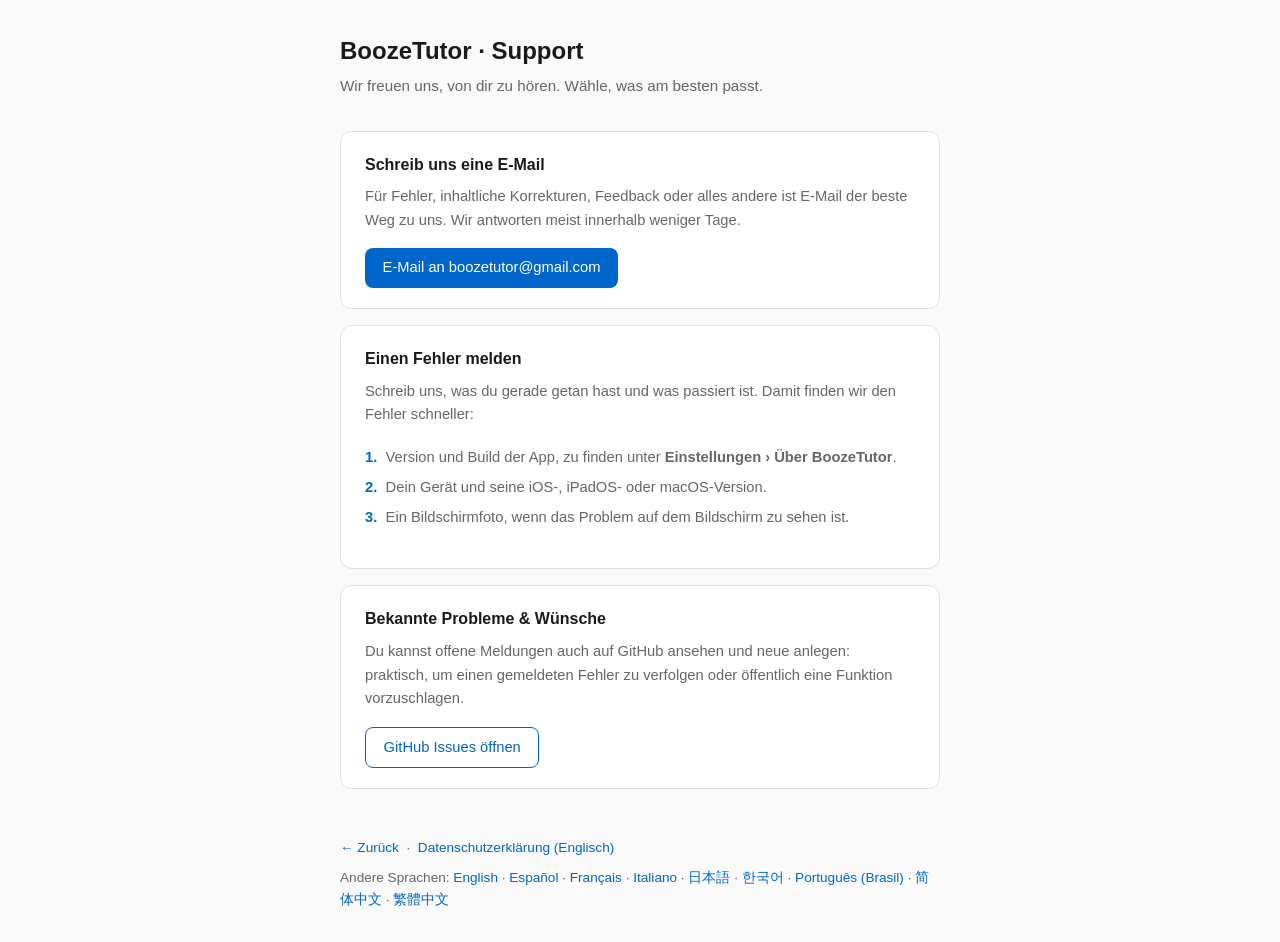
==== support/de.html @ 74488459 "Support page in the app's ten languages: support/<pack>.html, each linking the others Each names Set" ====
<!DOCTYPE html>
<html lang="de">
<head>
  <meta charset="UTF-8">
  <meta name="viewport" content="width=device-width, initial-scale=1.0">
  <title>BoozeTutor · Support</title>
  <style>
    *, *::before, *::after { box-sizing: border-box; margin: 0; padding: 0; }

    :root {
      --bg: #f9f9f9;
      --surface: #ffffff;
      --text: #1a1a1a;
      --muted: #666;
      --accent: #0066cc;
      --border: #e0e0e0;
    }

    @media (prefers-color-scheme: dark) {
      :root {
        --bg: #111;
        --surface: #1e1e1e;
        --text: #f0f0f0;
        --muted: #999;
        --accent: #4da6ff;
        --border: #333;
      }
    }

    body {
      font-family: -apple-system, BlinkMacSystemFont, "Segoe UI", Roboto, sans-serif;
      background: var(--bg);
      color: var(--text);
      line-height: 1.6;
      padding: 2rem 1rem;
    }

    .container {
      max-width: 600px;
      margin: 0 auto;
    }

    header {
      margin-bottom: 2rem;
    }

    header h1 {
      font-size: 1.5rem;
      font-weight: 600;
      margin-bottom: 0.25rem;
    }

    header p {
      color: var(--muted);
      font-size: 0.95rem;
    }

    .card {
      background: var(--surface);
      border: 1px solid var(--border);
      border-radius: 12px;
      padding: 1.25rem 1.5rem;
      margin-bottom: 1rem;
    }

    .card h2 {
      font-size: 1rem;
      font-weight: 600;
      margin-bottom: 0.5rem;
    }

    .card p {
      font-size: 0.92rem;
      color: var(--muted);
      margin-bottom: 1rem;
    }

    .card p:last-child {
      margin-bottom: 0;
    }

    .btn {
      display: inline-block;
      background: var(--accent);
      color: #fff;
      text-decoration: none;
      padding: 0.5rem 1.1rem;
      border-radius: 8px;
      font-size: 0.92rem;
      font-weight: 500;
    }

    .btn:hover {
      opacity: 0.88;
    }

    .btn-secondary {
      background: transparent;
      color: var(--accent);
      border: 1px solid var(--accent);
    }

    .step-list {
      list-style: none;
      margin-bottom: 1rem;
    }

    .step-list li {
      font-size: 0.92rem;
      color: var(--muted);
      padding: 0.2rem 0;
      padding-left: 1.4em;
      position: relative;
    }

    .step-list li::before {
      content: attr(data-n) ".";
      position: absolute;
      left: 0;
      color: var(--accent);
      font-weight: 600;
    }

    footer {
      margin-top: 3rem;
      color: var(--muted);
      font-size: 0.85rem;
    }

    .langs {
      margin-top: 0.5rem;
    }

    .langs {
      margin-top: 0.5rem;
    }

    footer a {
      color: var(--accent);
      text-decoration: none;
    }
  </style>
</head>
<body>
  <div class="container">
    <header>
      <h1>BoozeTutor · Support</h1>
      <p>Wir freuen uns, von dir zu hören. Wähle, was am besten passt.</p>
    </header>

    <div class="card">
      <h2>Schreib uns eine E-Mail</h2>
      <p>Für Fehler, inhaltliche Korrekturen, Feedback oder alles andere ist E-Mail der beste Weg zu uns. Wir antworten meist innerhalb weniger Tage.</p>
      <a class="btn" href="mailto:boozetutor@gmail.com?subject=BoozeTutor%20Support">E-Mail an boozetutor@gmail.com</a>
    </div>

    <div class="card">
      <h2>Einen Fehler melden</h2>
      <p>Schreib uns, was du gerade getan hast und was passiert ist. Damit finden wir den Fehler schneller:</p>
      <ol class="step-list">
        <li data-n="1">Version und Build der App, zu finden unter <strong>Einstellungen › Über BoozeTutor</strong>.</li>
        <li data-n="2">Dein Gerät und seine iOS-, iPadOS- oder macOS-Version.</li>
        <li data-n="3">Ein Bildschirmfoto, wenn das Problem auf dem Bildschirm zu sehen ist.</li>
      </ol>
    </div>

    <div class="card">
      <h2>Bekannte Probleme &amp; Wünsche</h2>
      <p>Du kannst offene Meldungen auch auf GitHub ansehen und neue anlegen: praktisch, um einen gemeldeten Fehler zu verfolgen oder öffentlich eine Funktion vorzuschlagen.</p>
      <a class="btn btn-secondary" href="https://github.com/txshtkckr/public-docs/issues" target="_blank" rel="noopener">GitHub Issues öffnen</a>
    </div>

    <footer>
      <p><a href="../index.html">&larr; Zurück</a> &nbsp;&middot;&nbsp; <a href="../BoozeTutor-privacy">Datenschutzerklärung (Englisch)</a></p>
      <p class="langs">Andere Sprachen: <a href="../BoozeTutor-support.html" lang="en">English</a> &middot; <a href="es.html" lang="es">Español</a> &middot; <a href="fr.html" lang="fr">Français</a> &middot; <a href="it.html" lang="it">Italiano</a> &middot; <a href="ja.html" lang="ja">日本語</a> &middot; <a href="ko.html" lang="ko">한국어</a> &middot; <a href="pt-BR.html" lang="pt-BR">Português (Brasil)</a> &middot; <a href="zh-Hans.html" lang="zh-Hans">简体中文</a> &middot; <a href="zh-Hant.html" lang="zh-Hant">繁體中文</a></p>
    </footer>
  </div>
</body>
</html>
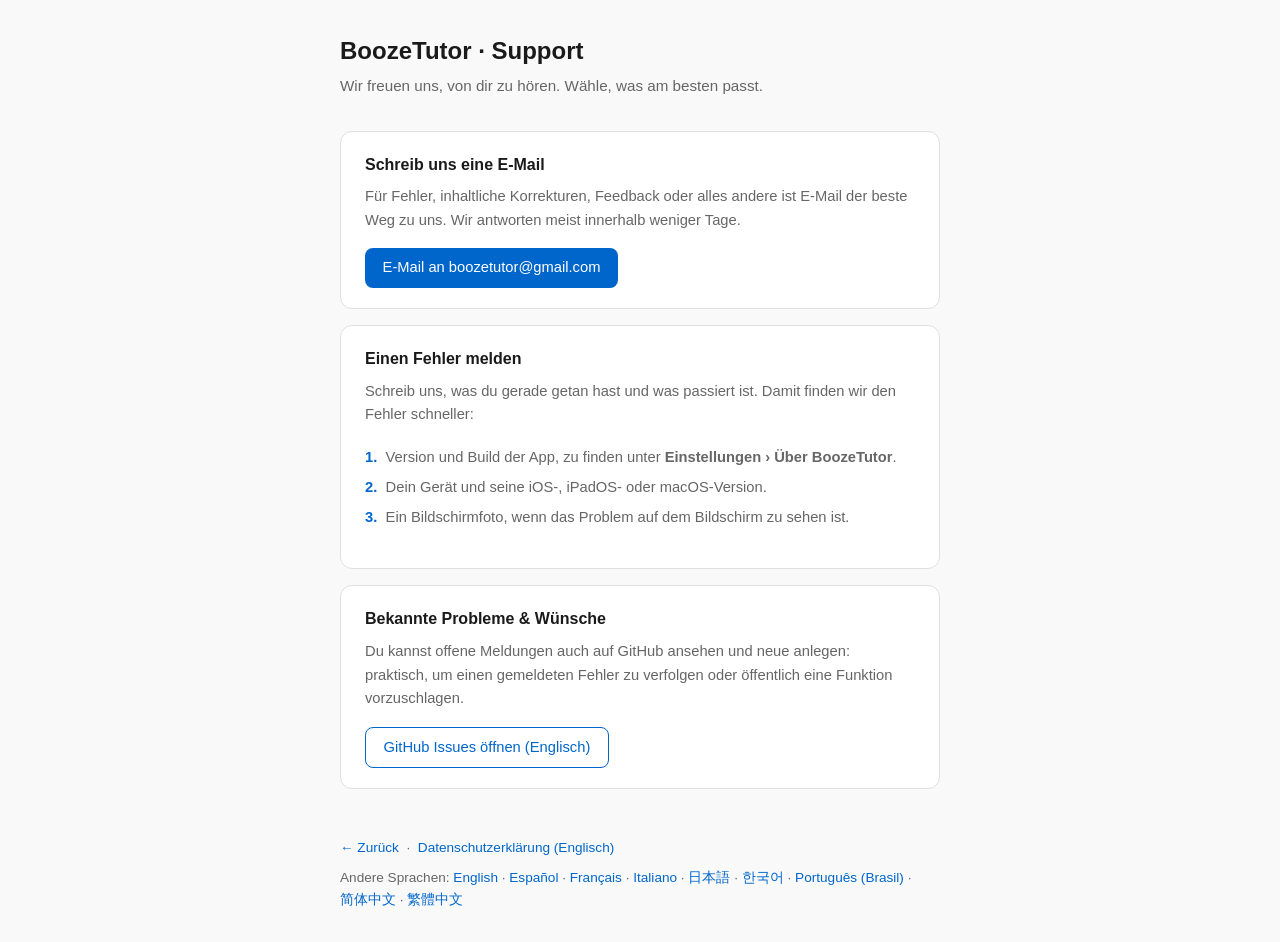
==== commit 98aba1e5: "Support pages: one stylesheet (support/support.css), the GitHub button marked as English, label punc" ====
--- a/support/de.html
+++ b/support/de.html
@@ -4,142 +4,7 @@
   <meta charset="UTF-8">
   <meta name="viewport" content="width=device-width, initial-scale=1.0">
   <title>BoozeTutor · Support</title>
-  <style>
-    *, *::before, *::after { box-sizing: border-box; margin: 0; padding: 0; }
-
-    :root {
-      --bg: #f9f9f9;
-      --surface: #ffffff;
-      --text: #1a1a1a;
-      --muted: #666;
-      --accent: #0066cc;
-      --border: #e0e0e0;
-    }
-
-    @media (prefers-color-scheme: dark) {
-      :root {
-        --bg: #111;
-        --surface: #1e1e1e;
-        --text: #f0f0f0;
-        --muted: #999;
-        --accent: #4da6ff;
-        --border: #333;
-      }
-    }
-
-    body {
-      font-family: -apple-system, BlinkMacSystemFont, "Segoe UI", Roboto, sans-serif;
-      background: var(--bg);
-      color: var(--text);
-      line-height: 1.6;
-      padding: 2rem 1rem;
-    }
-
-    .container {
-      max-width: 600px;
-      margin: 0 auto;
-    }
-
-    header {
-      margin-bottom: 2rem;
-    }
-
-    header h1 {
-      font-size: 1.5rem;
-      font-weight: 600;
-      margin-bottom: 0.25rem;
-    }
-
-    header p {
-      color: var(--muted);
-      font-size: 0.95rem;
-    }
-
-    .card {
-      background: var(--surface);
-      border: 1px solid var(--border);
-      border-radius: 12px;
-      padding: 1.25rem 1.5rem;
-      margin-bottom: 1rem;
-    }
-
-    .card h2 {
-      font-size: 1rem;
-      font-weight: 600;
-      margin-bottom: 0.5rem;
-    }
-
-    .card p {
-      font-size: 0.92rem;
-      color: var(--muted);
-      margin-bottom: 1rem;
-    }
-
-    .card p:last-child {
-      margin-bottom: 0;
-    }
-
-    .btn {
-      display: inline-block;
-      background: var(--accent);
-      color: #fff;
-      text-decoration: none;
-      padding: 0.5rem 1.1rem;
-      border-radius: 8px;
-      font-size: 0.92rem;
-      font-weight: 500;
-    }
-
-    .btn:hover {
-      opacity: 0.88;
-    }
-
-    .btn-secondary {
-      background: transparent;
-      color: var(--accent);
-      border: 1px solid var(--accent);
-    }
-
-    .step-list {
-      list-style: none;
-      margin-bottom: 1rem;
-    }
-
-    .step-list li {
-      font-size: 0.92rem;
-      color: var(--muted);
-      padding: 0.2rem 0;
-      padding-left: 1.4em;
-      position: relative;
-    }
-
-    .step-list li::before {
-      content: attr(data-n) ".";
-      position: absolute;
-      left: 0;
-      color: var(--accent);
-      font-weight: 600;
-    }
-
-    footer {
-      margin-top: 3rem;
-      color: var(--muted);
-      font-size: 0.85rem;
-    }
-
-    .langs {
-      margin-top: 0.5rem;
-    }
-
-    .langs {
-      margin-top: 0.5rem;
-    }
-
-    footer a {
-      color: var(--accent);
-      text-decoration: none;
-    }
-  </style>
+  <link rel="stylesheet" href="support.css">
 </head>
 <body>
   <div class="container">
@@ -167,7 +32,7 @@
     <div class="card">
       <h2>Bekannte Probleme &amp; Wünsche</h2>
       <p>Du kannst offene Meldungen auch auf GitHub ansehen und neue anlegen: praktisch, um einen gemeldeten Fehler zu verfolgen oder öffentlich eine Funktion vorzuschlagen.</p>
-      <a class="btn btn-secondary" href="https://github.com/txshtkckr/public-docs/issues" target="_blank" rel="noopener">GitHub Issues öffnen</a>
+      <a class="btn btn-secondary" href="https://github.com/txshtkckr/public-docs/issues" target="_blank" rel="noopener">GitHub Issues öffnen (Englisch)</a>
     </div>
 
     <footer>
--- a/support/support.css
+++ b/support/support.css
@@ -0,0 +1,135 @@
+/* The support pages' one stylesheet: BoozeTutor-support.html and support/<pack>.html. */
+*, *::before, *::after { box-sizing: border-box; margin: 0; padding: 0; }
+
+:root {
+  --bg: #f9f9f9;
+  --surface: #ffffff;
+  --text: #1a1a1a;
+  --muted: #666;
+  --accent: #0066cc;
+  --border: #e0e0e0;
+}
+
+@media (prefers-color-scheme: dark) {
+  :root {
+    --bg: #111;
+    --surface: #1e1e1e;
+    --text: #f0f0f0;
+    --muted: #999;
+    --accent: #4da6ff;
+    --border: #333;
+  }
+}
+
+body {
+  font-family: -apple-system, BlinkMacSystemFont, "Segoe UI", Roboto, sans-serif;
+  background: var(--bg);
+  color: var(--text);
+  line-height: 1.6;
+  padding: 2rem 1rem;
+}
+
+.container {
+  max-width: 600px;
+  margin: 0 auto;
+}
+
+header {
+  margin-bottom: 2rem;
+}
+
+header h1 {
+  font-size: 1.5rem;
+  font-weight: 600;
+  margin-bottom: 0.25rem;
+}
+
+header p {
+  color: var(--muted);
+  font-size: 0.95rem;
+}
+
+.card {
+  background: var(--surface);
+  border: 1px solid var(--border);
+  border-radius: 12px;
+  padding: 1.25rem 1.5rem;
+  margin-bottom: 1rem;
+}
+
+.card h2 {
+  font-size: 1rem;
+  font-weight: 600;
+  margin-bottom: 0.5rem;
+}
+
+.card p {
+  font-size: 0.92rem;
+  color: var(--muted);
+  margin-bottom: 1rem;
+}
+
+.card p:last-child {
+  margin-bottom: 0;
+}
+
+.btn {
+  display: inline-block;
+  background: var(--accent);
+  color: #fff;
+  text-decoration: none;
+  padding: 0.5rem 1.1rem;
+  border-radius: 8px;
+  font-size: 0.92rem;
+  font-weight: 500;
+}
+
+.btn:hover {
+  opacity: 0.88;
+}
+
+.btn-secondary {
+  background: transparent;
+  color: var(--accent);
+  border: 1px solid var(--accent);
+}
+
+.step-list {
+  list-style: none;
+  margin-bottom: 1rem;
+}
+
+.step-list li {
+  font-size: 0.92rem;
+  color: var(--muted);
+  padding: 0.2rem 0;
+  padding-left: 1.4em;
+  position: relative;
+}
+
+.step-list li::before {
+  content: attr(data-n) ".";
+  position: absolute;
+  left: 0;
+  color: var(--accent);
+  font-weight: 600;
+}
+
+footer {
+  margin-top: 3rem;
+  color: var(--muted);
+  font-size: 0.85rem;
+}
+
+.langs {
+  margin-top: 0.5rem;
+}
+
+.langs a {
+  white-space: nowrap;   /* a language's name never breaks across lines (简体中文 did) */
+}
+
+footer a {
+  color: var(--accent);
+  text-decoration: none;
+}
